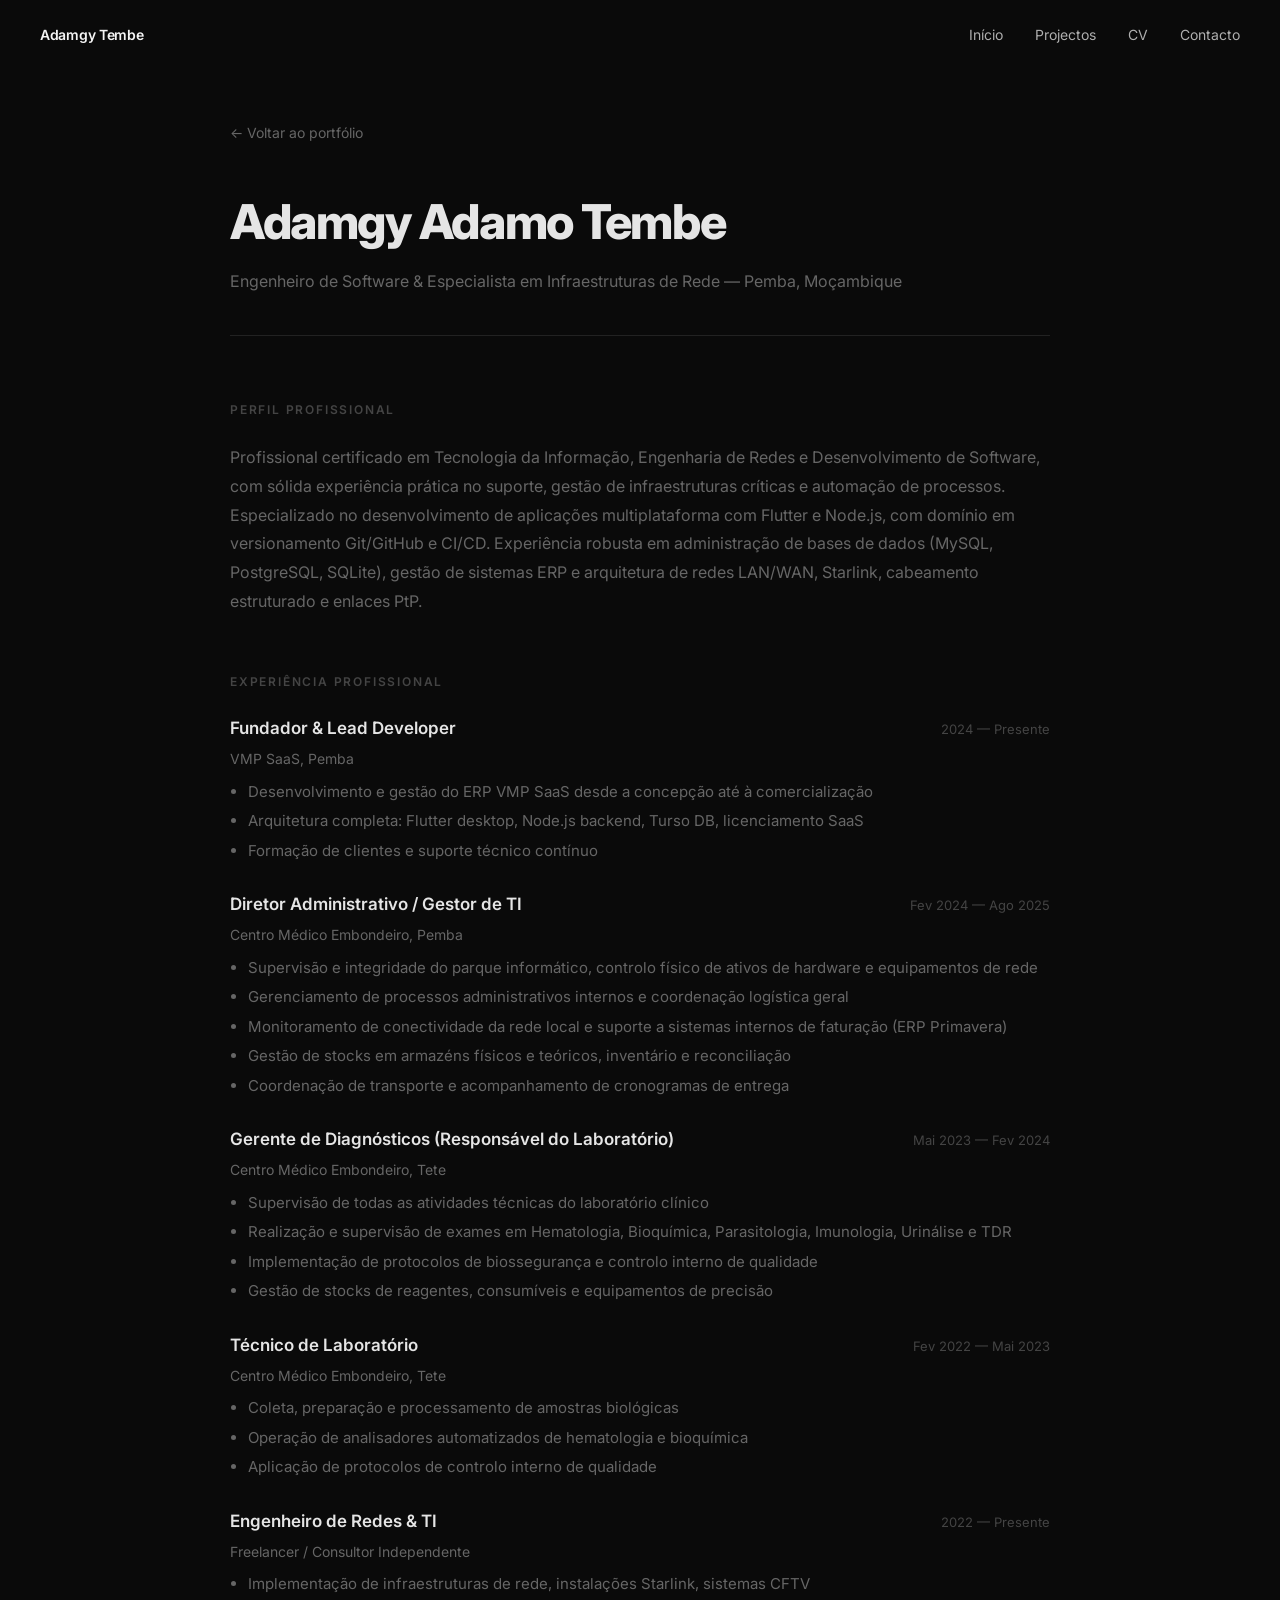
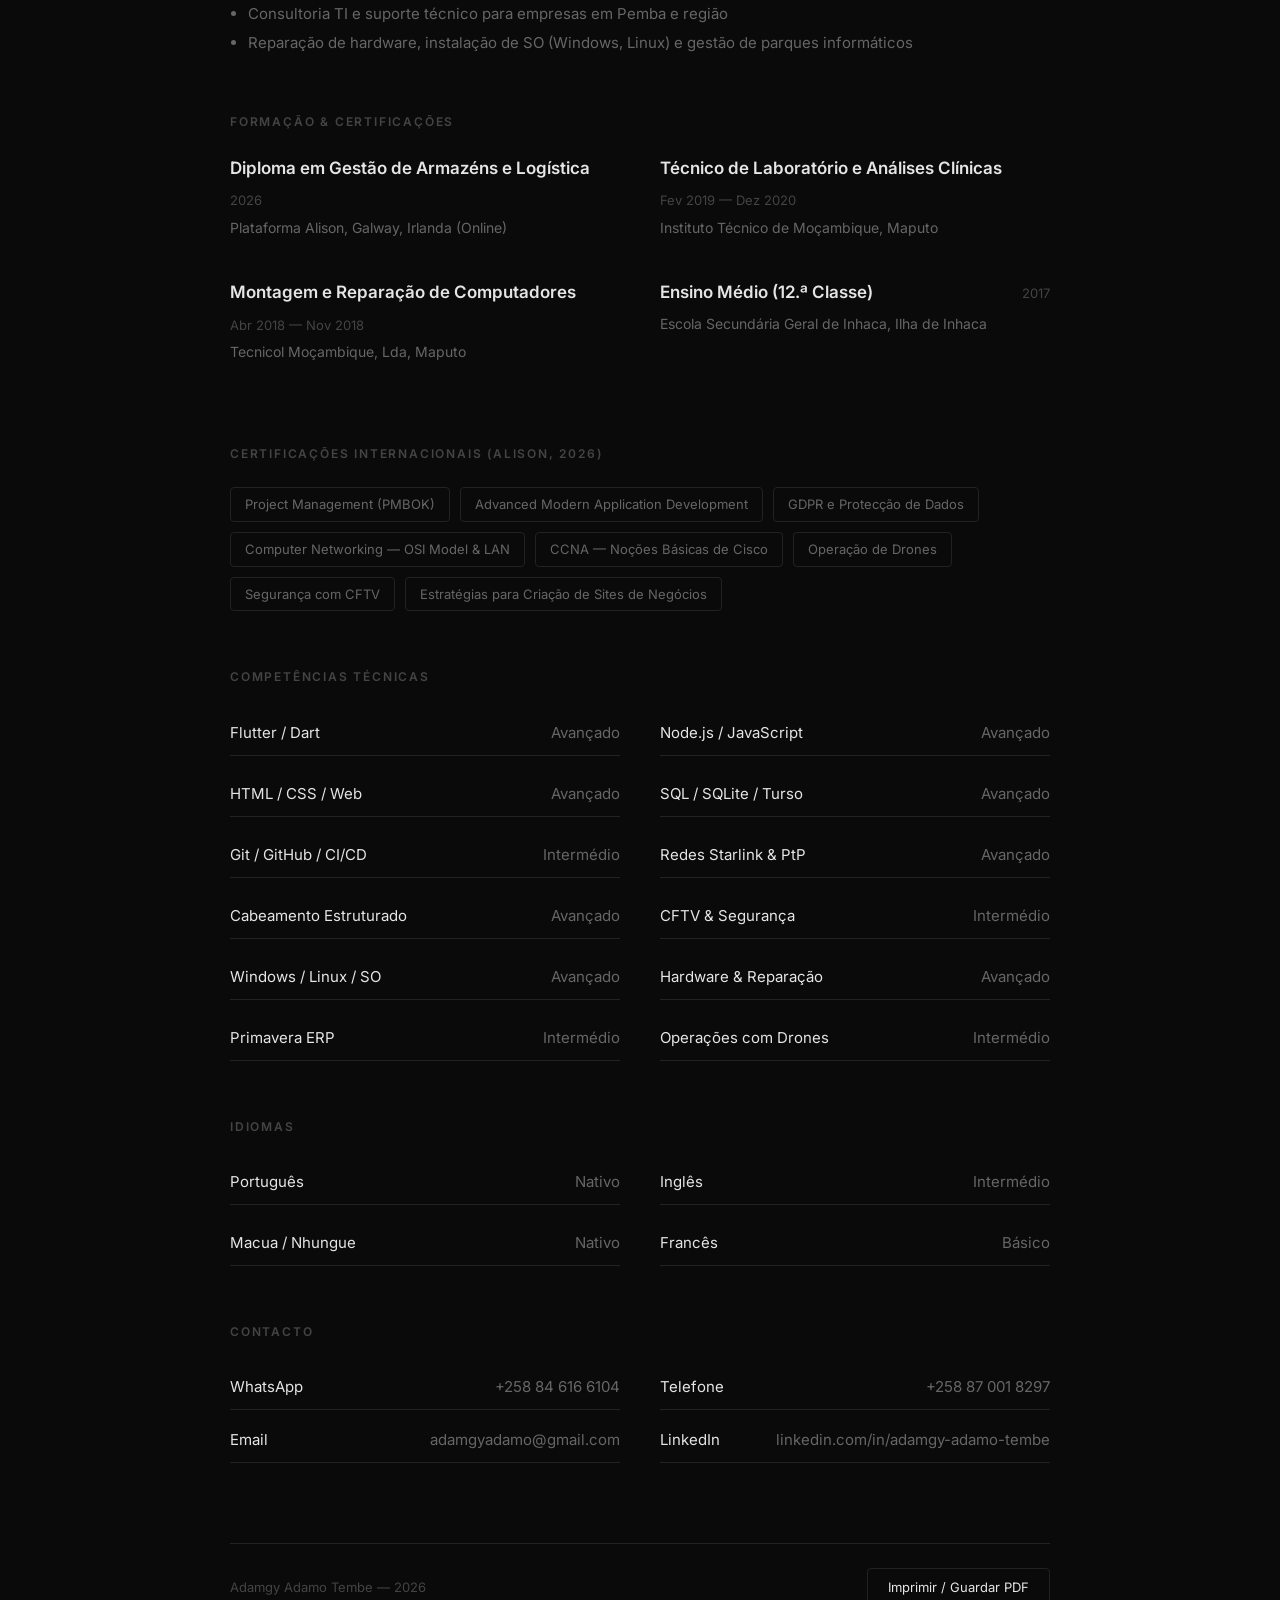
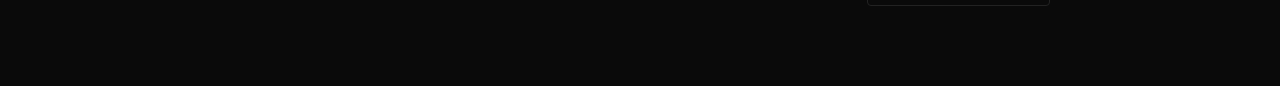
==== cv.html @ bab23aaa "feat: initial portfolio redesign v2" ====
<!DOCTYPE html>
<html lang="pt">
<head>
    <meta charset="UTF-8">
    <meta name="viewport" content="width=device-width, initial-scale=1.0">
    <title>CV — Adamgy Adamo Tembe</title>
    <link rel="preconnect" href="https://fonts.googleapis.com">
    <link href="https://fonts.googleapis.com/css2?family=Inter:wght@300;400;500;600;700;800&display=swap" rel="stylesheet">
    <link rel="stylesheet" href="style.css">
    <style>
        .cv-page {
            max-width: 900px;
            margin: 0 auto;
            padding: 120px 40px 80px;
        }
        .cv-header {
            margin-bottom: 64px;
            padding-bottom: 40px;
            border-bottom: 1px solid var(--border);
        }
        .cv-header h1 {
            font-size: clamp(2rem, 4vw, 3rem);
            font-weight: 800;
            letter-spacing: -0.03em;
            margin-bottom: 8px;
        }
        .cv-header p {
            color: var(--text-muted);
            font-size: 1rem;
        }
        .cv-section {
            margin-bottom: 56px;
        }
        .cv-section h2 {
            font-size: 0.75rem;
            text-transform: uppercase;
            letter-spacing: 0.15em;
            color: var(--text-dim);
            margin-bottom: 24px;
            font-weight: 600;
        }
        .cv-item {
            margin-bottom: 28px;
        }
        .cv-item-header {
            display: flex;
            justify-content: space-between;
            align-items: baseline;
            margin-bottom: 6px;
            flex-wrap: wrap;
            gap: 8px;
        }
        .cv-item-title {
            font-size: 1.0625rem;
            font-weight: 600;
            color: var(--text);
        }
        .cv-item-date {
            font-size: 0.8125rem;
            color: var(--text-dim);
            font-weight: 400;
        }
        .cv-item-place {
            font-size: 0.875rem;
            color: var(--text-muted);
            margin-bottom: 8px;
        }
        .cv-item ul {
            margin: 0;
            padding-left: 18px;
            color: var(--text-muted);
            font-size: 0.9375rem;
            line-height: 1.7;
        }
        .cv-item li {
            margin-bottom: 4px;
        }
        .cv-grid {
            display: grid;
            grid-template-columns: 1fr 1fr;
            gap: 16px 40px;
        }
        .cv-skill {
            display: flex;
            justify-content: space-between;
            padding: 10px 0;
            border-bottom: 1px solid var(--border);
            font-size: 0.9375rem;
            color: var(--text-muted);
        }
        .cv-skill span:first-child {
            color: var(--text);
        }
        .cv-taglist {
            display: flex;
            flex-wrap: wrap;
            gap: 10px;
        }
        .cv-tag {
            padding: 6px 14px;
            border: 1px solid var(--border);
            border-radius: 4px;
            font-size: 0.8125rem;
            color: var(--text-muted);
        }
        .back-nav {
            display: inline-flex;
            align-items: center;
            gap: 8px;
            color: var(--text-muted);
            text-decoration: none;
            font-size: 0.875rem;
            margin-bottom: 40px;
            transition: color 0.3s;
        }
        .back-nav:hover {
            color: var(--text);
        }
        .cv-footer {
            margin-top: 80px;
            padding-top: 24px;
            border-top: 1px solid var(--border);
            display: flex;
            justify-content: space-between;
            align-items: center;
            font-size: 0.8125rem;
            color: var(--text-dim);
        }
        .print-btn {
            background: none;
            border: 1px solid var(--border);
            color: var(--text);
            padding: 10px 20px;
            border-radius: 4px;
            cursor: pointer;
            font-family: inherit;
            font-size: 0.8125rem;
            transition: all 0.3s;
        }
        .print-btn:hover {
            border-color: var(--text);
        }
        @media print {
            .nav, .back-nav, .print-btn, .cv-footer {
                display: none !important;
            }
            .cv-page {
                padding: 40px;
            }
            body {
                background: #fff;
                color: #000;
            }
        }
        @media (max-width: 640px) {
            .cv-grid {
                grid-template-columns: 1fr;
            }
            .cv-page {
                padding: 100px 24px 60px;
            }
        }
    </style>
</head>
<body>
    <nav class="nav">
        <a href="/" class="nav-logo">Adamgy Tembe</a>
        <div class="nav-links">
            <a href="/">Início</a>
            <a href="/#projectos">Projectos</a>
            <a href="cv.html">CV</a>
            <a href="/#contacto">Contacto</a>
        </div>
        <button class="nav-toggle" aria-label="Menu">≡</button>
    </nav>

    <main class="cv-page">
        <a href="/" class="back-nav">← Voltar ao portfólio</a>
        
        <header class="cv-header">
            <h1>Adamgy Adamo Tembe</h1>
            <p>Engenheiro de Software & Especialista em Infraestruturas de Rede — Pemba, Moçambique</p>
        </header>

        <section class="cv-section">
            <h2>Perfil Profissional</h2>
            <p style="color: var(--text-muted); line-height: 1.8; font-size: 1rem;">
                Profissional certificado em Tecnologia da Informação, Engenharia de Redes e Desenvolvimento de Software, 
                com sólida experiência prática no suporte, gestão de infraestruturas críticas e automação de processos. 
                Especializado no desenvolvimento de aplicações multiplataforma com Flutter e Node.js, com domínio em 
                versionamento Git/GitHub e CI/CD. Experiência robusta em administração de bases de dados (MySQL, PostgreSQL, SQLite), 
                gestão de sistemas ERP e arquitetura de redes LAN/WAN, Starlink, cabeamento estruturado e enlaces PtP.
            </p>
        </section>

        <section class="cv-section">
            <h2>Experiência Profissional</h2>
            
            <div class="cv-item">
                <div class="cv-item-header">
                    <span class="cv-item-title">Fundador & Lead Developer</span>
                    <span class="cv-item-date">2024 — Presente</span>
                </div>
                <div class="cv-item-place">VMP SaaS, Pemba</div>
                <ul>
                    <li>Desenvolvimento e gestão do ERP VMP SaaS desde a concepção até à comercialização</li>
                    <li>Arquitetura completa: Flutter desktop, Node.js backend, Turso DB, licenciamento SaaS</li>
                    <li>Formação de clientes e suporte técnico contínuo</li>
                </ul>
            </div>

            <div class="cv-item">
                <div class="cv-item-header">
                    <span class="cv-item-title">Diretor Administrativo / Gestor de TI</span>
                    <span class="cv-item-date">Fev 2024 — Ago 2025</span>
                </div>
                <div class="cv-item-place">Centro Médico Embondeiro, Pemba</div>
                <ul>
                    <li>Supervisão e integridade do parque informático, controlo físico de ativos de hardware e equipamentos de rede</li>
                    <li>Gerenciamento de processos administrativos internos e coordenação logística geral</li>
                    <li>Monitoramento de conectividade da rede local e suporte a sistemas internos de faturação (ERP Primavera)</li>
                    <li>Gestão de stocks em armazéns físicos e teóricos, inventário e reconciliação</li>
                    <li>Coordenação de transporte e acompanhamento de cronogramas de entrega</li>
                </ul>
            </div>

            <div class="cv-item">
                <div class="cv-item-header">
                    <span class="cv-item-title">Gerente de Diagnósticos (Responsável do Laboratório)</span>
                    <span class="cv-item-date">Mai 2023 — Fev 2024</span>
                </div>
                <div class="cv-item-place">Centro Médico Embondeiro, Tete</div>
                <ul>
                    <li>Supervisão de todas as atividades técnicas do laboratório clínico</li>
                    <li>Realização e supervisão de exames em Hematologia, Bioquímica, Parasitologia, Imunologia, Urinálise e TDR</li>
                    <li>Implementação de protocolos de biossegurança e controlo interno de qualidade</li>
                    <li>Gestão de stocks de reagentes, consumíveis e equipamentos de precisão</li>
                </ul>
            </div>

            <div class="cv-item">
                <div class="cv-item-header">
                    <span class="cv-item-title">Técnico de Laboratório</span>
                    <span class="cv-item-date">Fev 2022 — Mai 2023</span>
                </div>
                <div class="cv-item-place">Centro Médico Embondeiro, Tete</div>
                <ul>
                    <li>Coleta, preparação e processamento de amostras biológicas</li>
                    <li>Operação de analisadores automatizados de hematologia e bioquímica</li>
                    <li>Aplicação de protocolos de controlo interno de qualidade</li>
                </ul>
            </div>

            <div class="cv-item">
                <div class="cv-item-header">
                    <span class="cv-item-title">Engenheiro de Redes & TI</span>
                    <span class="cv-item-date">2022 — Presente</span>
                </div>
                <div class="cv-item-place">Freelancer / Consultor Independente</div>
                <ul>
                    <li>Implementação de infraestruturas de rede, instalações Starlink, sistemas CFTV</li>
                    <li>Consultoria TI e suporte técnico para empresas em Pemba e região</li>
                    <li>Reparação de hardware, instalação de SO (Windows, Linux) e gestão de parques informáticos</li>
                </ul>
            </div>
        </section>

        <section class="cv-section">
            <h2>Formação & Certificações</h2>
            <div class="cv-grid">
                <div class="cv-item" style="margin-bottom: 16px;">
                    <div class="cv-item-header">
                        <span class="cv-item-title">Diploma em Gestão de Armazéns e Logística</span>
                        <span class="cv-item-date">2026</span>
                    </div>
                    <div class="cv-item-place">Plataforma Alison, Galway, Irlanda (Online)</div>
                </div>
                <div class="cv-item" style="margin-bottom: 16px;">
                    <div class="cv-item-header">
                        <span class="cv-item-title">Técnico de Laboratório e Análises Clínicas</span>
                        <span class="cv-item-date">Fev 2019 — Dez 2020</span>
                    </div>
                    <div class="cv-item-place">Instituto Técnico de Moçambique, Maputo</div>
                </div>
                <div class="cv-item" style="margin-bottom: 16px;">
                    <div class="cv-item-header">
                        <span class="cv-item-title">Montagem e Reparação de Computadores</span>
                        <span class="cv-item-date">Abr 2018 — Nov 2018</span>
                    </div>
                    <div class="cv-item-place">Tecnicol Moçambique, Lda, Maputo</div>
                </div>
                <div class="cv-item" style="margin-bottom: 16px;">
                    <div class="cv-item-header">
                        <span class="cv-item-title">Ensino Médio (12.ª Classe)</span>
                        <span class="cv-item-date">2017</span>
                    </div>
                    <div class="cv-item-place">Escola Secundária Geral de Inhaca, Ilha de Inhaca</div>
                </div>
            </div>
        </section>

        <section class="cv-section">
            <h2>Certificações Internacionais (Alison, 2026)</h2>
            <div class="cv-taglist">
                <span class="cv-tag">Project Management (PMBOK)</span>
                <span class="cv-tag">Advanced Modern Application Development</span>
                <span class="cv-tag">GDPR e Protecção de Dados</span>
                <span class="cv-tag">Computer Networking — OSI Model & LAN</span>
                <span class="cv-tag">CCNA — Noções Básicas de Cisco</span>
                <span class="cv-tag">Operação de Drones</span>
                <span class="cv-tag">Segurança com CFTV</span>
                <span class="cv-tag">Estratégias para Criação de Sites de Negócios</span>
            </div>
        </section>

        <section class="cv-section">
            <h2>Competências Técnicas</h2>
            <div class="cv-grid">
                <div class="cv-skill"><span>Flutter / Dart</span><span>Avançado</span></div>
                <div class="cv-skill"><span>Node.js / JavaScript</span><span>Avançado</span></div>
                <div class="cv-skill"><span>HTML / CSS / Web</span><span>Avançado</span></div>
                <div class="cv-skill"><span>SQL / SQLite / Turso</span><span>Avançado</span></div>
                <div class="cv-skill"><span>Git / GitHub / CI/CD</span><span>Intermédio</span></div>
                <div class="cv-skill"><span>Redes Starlink & PtP</span><span>Avançado</span></div>
                <div class="cv-skill"><span>Cabeamento Estruturado</span><span>Avançado</span></div>
                <div class="cv-skill"><span>CFTV & Segurança</span><span>Intermédio</span></div>
                <div class="cv-skill"><span>Windows / Linux / SO</span><span>Avançado</span></div>
                <div class="cv-skill"><span>Hardware & Reparação</span><span>Avançado</span></div>
                <div class="cv-skill"><span>Primavera ERP</span><span>Intermédio</span></div>
                <div class="cv-skill"><span>Operações com Drones</span><span>Intermédio</span></div>
            </div>
        </section>

        <section class="cv-section">
            <h2>Idiomas</h2>
            <div class="cv-grid">
                <div class="cv-skill"><span>Português</span><span>Nativo</span></div>
                <div class="cv-skill"><span>Inglês</span><span>Intermédio</span></div>
                <div class="cv-skill"><span>Macua / Nhungue</span><span>Nativo</span></div>
                <div class="cv-skill"><span>Francês</span><span>Básico</span></div>
            </div>
        </section>

        <section class="cv-section">
            <h2>Contacto</h2>
            <div class="cv-grid" style="gap: 8px 40px;">
                <div class="cv-skill"><span>WhatsApp</span><a href="https://wa.me/258846166104" style="color: var(--text-muted); text-decoration: none;">+258 84 616 6104</a></div>
                <div class="cv-skill"><span>Telefone</span><span style="color: var(--text-muted);">+258 87 001 8297</span></div>
                <div class="cv-skill"><span>Email</span><a href="mailto:adamgyadamo@gmail.com" style="color: var(--text-muted); text-decoration: none;">adamgyadamo@gmail.com</a></div>
                <div class="cv-skill"><span>LinkedIn</span><a href="https://linkedin.com/in/adamgy-adamo-tembe-901a17229" target="_blank" style="color: var(--text-muted); text-decoration: none;">linkedin.com/in/adamgy-adamo-tembe</a></div>
            </div>
        </section>

        <div class="cv-footer">
            <span>Adamgy Adamo Tembe — 2026</span>
            <button class="print-btn" onclick="window.print()">Imprimir / Guardar PDF</button>
        </div>
    </main>

    <script src="script.js"></script>
</body>
</html>
---- style.css ----
:root {
    --bg: #0a0a0a;
    --bg-elevated: #111111;
    --text: #e5e5e5;
    --text-muted: #666666;
    --text-dim: #444444;
    --accent: #888888;
    --border: #222222;
    --success: #4ade80;
    --font: 'Inter', -apple-system, BlinkMacSystemFont, sans-serif;
    --ease: cubic-bezier(0.25, 0.46, 0.45, 0.94);
}

* {
    margin: 0;
    padding: 0;
    box-sizing: border-box;
}

html {
    scroll-behavior: smooth;
    font-size: 16px;
}

body {
    font-family: var(--font);
    background: var(--bg);
    color: var(--text);
    line-height: 1.6;
    -webkit-font-smoothing: antialiased;
    overflow-x: hidden;
    cursor: default;
}

::selection {
    background: rgba(255, 255, 255, 0.15);
    color: #fff;
}

/* ===== CANVAS BACKGROUND ===== */
#shapes {
    position: fixed;
    inset: 0;
    z-index: 0;
    pointer-events: none;
    opacity: 0.4;
}

/* ===== NAVIGATION ===== */
.nav {
    position: fixed;
    top: 0;
    left: 0;
    right: 0;
    z-index: 100;
    display: flex;
    align-items: center;
    justify-content: space-between;
    padding: 24px 40px;
    mix-blend-mode: difference;
}

.nav-logo {
    font-size: 0.875rem;
    font-weight: 600;
    color: #fff;
    text-decoration: none;
    letter-spacing: -0.02em;
}

.nav-links {
    display: flex;
    gap: 32px;
}

.nav-links a {
    font-size: 0.875rem;
    font-weight: 400;
    color: rgba(255, 255, 255, 0.7);
    text-decoration: none;
    transition: color 0.3s var(--ease);
    position: relative;
}

.nav-links a::after {
    content: '';
    position: absolute;
    bottom: -4px;
    left: 0;
    width: 0;
    height: 1px;
    background: #fff;
    transition: width 0.3s var(--ease);
}

.nav-links a:hover {
    color: #fff;
}

.nav-links a:hover::after {
    width: 100%;
}

.nav-toggle {
    display: none;
    background: none;
    border: none;
    color: #fff;
    font-size: 1.5rem;
    cursor: pointer;
}

/* ===== HERO ===== */
.hero {
    position: relative;
    z-index: 1;
    min-height: 100vh;
    display: flex;
    flex-direction: column;
    justify-content: center;
    padding: 120px 40px 80px;
    max-width: 1400px;
    margin: 0 auto;
}

.hero-eyebrow {
    font-size: 0.75rem;
    font-weight: 500;
    text-transform: uppercase;
    letter-spacing: 0.15em;
    color: var(--text-muted);
    margin-bottom: 24px;
}

.hero-title {
    font-size: clamp(2.5rem, 6vw, 5.5rem);
    font-weight: 800;
    line-height: 1.05;
    letter-spacing: -0.04em;
    margin-bottom: 32px;
}

.hero-name {
    display: block;
    color: var(--text);
}

.hero-desc {
    font-size: 1.125rem;
    font-weight: 400;
    color: var(--text-muted);
    max-width: 520px;
    line-height: 1.7;
    margin-bottom: 48px;
}

.hero-desc strong {
    color: var(--text);
    font-weight: 600;
}

.hero-actions {
    display: flex;
    gap: 32px;
    flex-wrap: wrap;
}

.hero-link {
    font-size: 1rem;
    font-weight: 500;
    color: var(--text);
    text-decoration: none;
    position: relative;
    transition: transform 0.3s var(--ease);
    display: inline-flex;
    align-items: center;
    gap: 8px;
}

.hero-link::after {
    content: '';
    position: absolute;
    bottom: -4px;
    left: 0;
    width: 100%;
    height: 1px;
    background: var(--text-dim);
    transition: background 0.3s;
}

.hero-link:hover {
    transform: translateX(4px);
}

.hero-link:hover::after {
    background: var(--text);
}

.hero-link.secondary {
    color: var(--text-muted);
}

.hero-link.secondary::after {
    background: var(--border);
}

/* ===== SECTIONS ===== */
.section {
    position: relative;
    z-index: 1;
    padding: 120px 40px;
}

.section-dim {
    background: var(--bg-elevated);
}

.section-inner {
    max-width: 1200px;
    margin: 0 auto;
}

.section-label {
    font-size: 0.75rem;
    font-weight: 500;
    text-transform: uppercase;
    letter-spacing: 0.15em;
    color: var(--text-dim);
    margin-bottom: 64px;
}

.section-grid {
    display: grid;
    grid-template-columns: 2fr 1fr;
    gap: 80px;
    align-items: start;
}

.section-text {
    display: flex;
    flex-direction: column;
    gap: 24px;
}

.section-text p {
    font-size: 1.125rem;
    color: var(--text-muted);
    line-height: 1.8;
    max-width: 640px;
}

.section-text strong {
    color: var(--text);
    font-weight: 600;
}

.section-meta {
    display: flex;
    flex-direction: column;
    gap: 24px;
    padding-top: 8px;
}

.meta-item {
    display: flex;
    flex-direction: column;
    gap: 4px;
}

.meta-label {
    font-size: 0.75rem;
    text-transform: uppercase;
    letter-spacing: 0.1em;
    color: var(--text-dim);
}

.meta-value {
    font-size: 0.9375rem;
    color: var(--text);
    font-weight: 500;
}

.meta-value.link {
    text-decoration: none;
    border-bottom: 1px solid var(--border);
    padding-bottom: 2px;
    transition: border-color 0.3s;
    display: inline-block;
    width: fit-content;
}

.meta-value.link:hover {
    border-color: var(--text);
}

.status-open {
    color: var(--success);
}

/* ===== PROJECTS ===== */
.project-list {
    display: flex;
    flex-direction: column;
    gap: 0;
}

.project-item {
    display: grid;
    grid-template-columns: 2fr 1fr;
    gap: 40px;
    padding: 48px 0;
    border-bottom: 1px solid var(--border);
    transition: opacity 0.3s;
}

.project-item:first-child {
    border-top: 1px solid var(--border);
}

.project-item:hover {
    opacity: 1;
}

.project-list:hover .project-item:not(:hover) {
    opacity: 0.35;
}

.project-title {
    font-size: 1.75rem;
    font-weight: 700;
    letter-spacing: -0.02em;
    margin-bottom: 12px;
    color: var(--text);
}

.project-desc {
    font-size: 1rem;
    color: var(--text-muted);
    line-height: 1.7;
    margin-bottom: 20px;
    max-width: 560px;
}

.project-tags {
    display: flex;
    gap: 12px;
    flex-wrap: wrap;
}

.project-tags span {
    font-size: 0.75rem;
    color: var(--text-dim);
    text-transform: uppercase;
    letter-spacing: 0.05em;
}

.project-side {
    display: flex;
    align-items: flex-start;
    justify-content: flex-end;
}

.project-link {
    font-size: 0.875rem;
    color: var(--text);
    text-decoration: none;
    border-bottom: 1px solid var(--border);
    padding-bottom: 2px;
    transition: all 0.3s;
    white-space: nowrap;
}

.project-link:hover {
    border-color: var(--text);
}

.project-link.disabled {
    color: var(--text-dim);
    border-bottom-style: dashed;
    cursor: default;
}

/* ===== SERVICES ===== */
.service-list {
    display: flex;
    flex-direction: column;
}

.service-row {
    display: grid;
    grid-template-columns: 60px 1fr 1fr;
    gap: 40px;
    align-items: baseline;
    padding: 28px 0;
    border-bottom: 1px solid var(--border);
    transition: background 0.3s;
}

.service-row:hover {
    background: rgba(255, 255, 255, 0.015);
    margin: 0 -40px;
    padding-left: 40px;
    padding-right: 40px;
}

.service-num {
    font-size: 0.75rem;
    color: var(--text-dim);
    font-weight: 500;
}

.service-name {
    font-size: 1.25rem;
    font-weight: 600;
    color: var(--text);
    letter-spacing: -0.01em;
}

.service-detail {
    font-size: 0.9375rem;
    color: var(--text-muted);
    text-align: right;
}

/* ===== CONTACT ===== */
.contact-layout {
    display: grid;
    grid-template-columns: 1fr 1fr;
    gap: 80px;
    align-items: start;
}

.contact-title {
    font-size: clamp(2rem, 4vw, 3.5rem);
    font-weight: 800;
    letter-spacing: -0.03em;
    line-height: 1.1;
    margin-bottom: 24px;
}

.contact-desc {
    font-size: 1.125rem;
    color: var(--text-muted);
    line-height: 1.7;
    max-width: 440px;
}

.contact-channels {
    display: flex;
    flex-direction: column;
    gap: 24px;
}

.channel {
    display: flex;
    flex-direction: column;
    gap: 4px;
    text-decoration: none;
    padding: 16px 0;
    border-bottom: 1px solid var(--border);
    transition: all 0.3s;
}

.channel:hover {
    padding-left: 8px;
    border-color: var(--text);
}

.channel-label {
    font-size: 0.75rem;
    text-transform: uppercase;
    letter-spacing: 0.1em;
    color: var(--text-dim);
}

.channel-value {
    font-size: 1.0625rem;
    color: var(--text);
    font-weight: 500;
}

/* ===== FOOTER ===== */
.footer {
    position: relative;
    z-index: 1;
    padding: 40px;
    border-top: 1px solid var(--border);
}

.footer-inner {
    max-width: 1200px;
    margin: 0 auto;
    display: flex;
    justify-content: space-between;
    align-items: center;
    font-size: 0.8125rem;
    color: var(--text-dim);
}

.footer-links {
    display: flex;
    gap: 24px;
}

.footer-links a {
    color: var(--text-dim);
    text-decoration: none;
    transition: color 0.3s;
}

.footer-links a:hover {
    color: var(--text);
}

/* ===== RESPONSIVE ===== */
@media (max-width: 900px) {
    .nav-links {
        display: none;
        position: absolute;
        top: 64px;
        left: 0;
        right: 0;
        background: var(--bg);
        flex-direction: column;
        padding: 24px 40px;
        gap: 20px;
        border-bottom: 1px solid var(--border);
    }
    
    .nav-links.active {
        display: flex;
    }
    
    .nav-toggle {
        display: block;
    }

    .hero {
        padding: 100px 24px 60px;
    }

    .section {
        padding: 80px 24px;
    }

    .section-grid,
    .contact-layout {
        grid-template-columns: 1fr;
        gap: 48px;
    }

    .project-item {
        grid-template-columns: 1fr;
        gap: 24px;
    }

    .project-side {
        justify-content: flex-start;
    }

    .service-row {
        grid-template-columns: 40px 1fr;
        gap: 16px;
    }

    .service-detail {
        text-align: left;
        grid-column: 2;
    }

    .footer-inner {
        flex-direction: column;
        gap: 16px;
        text-align: center;
    }
}

@media (prefers-reduced-motion: reduce) {
    * {
        animation: none !important;
        transition: none !important;
    }
}
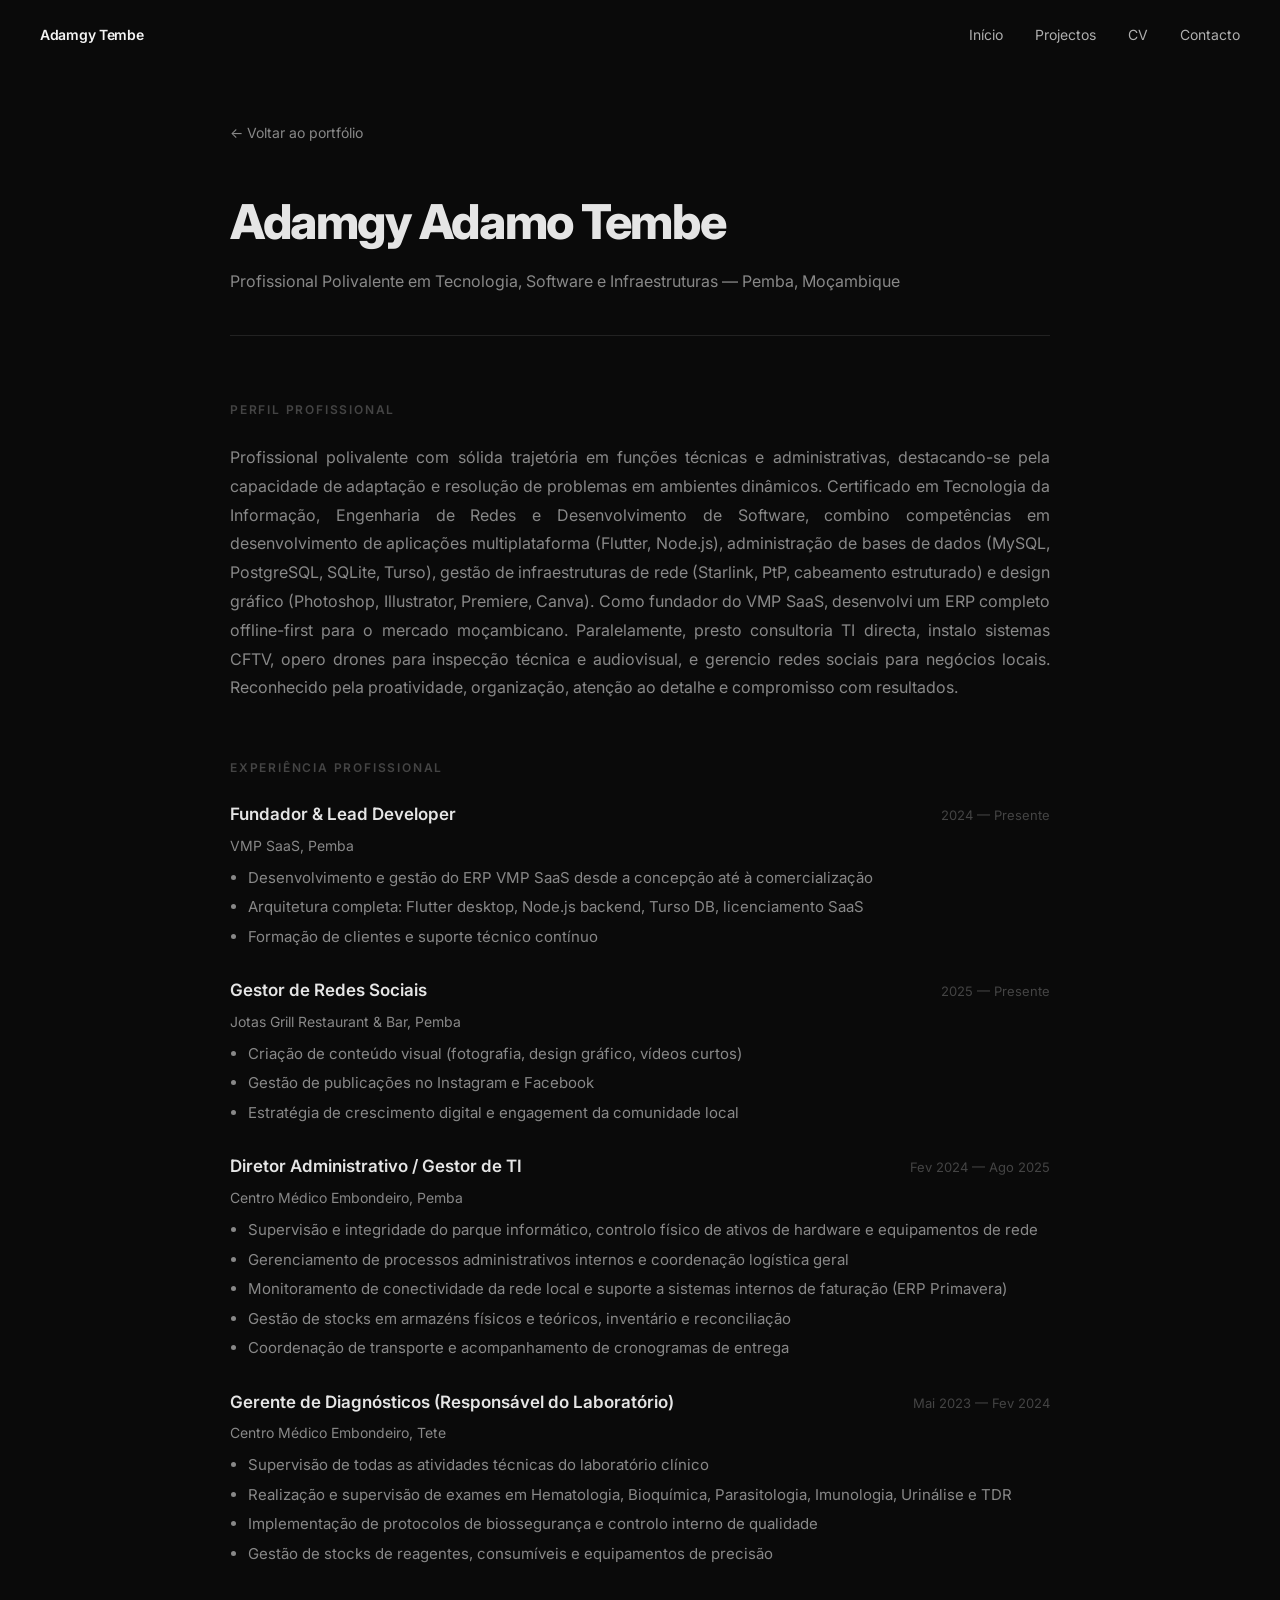
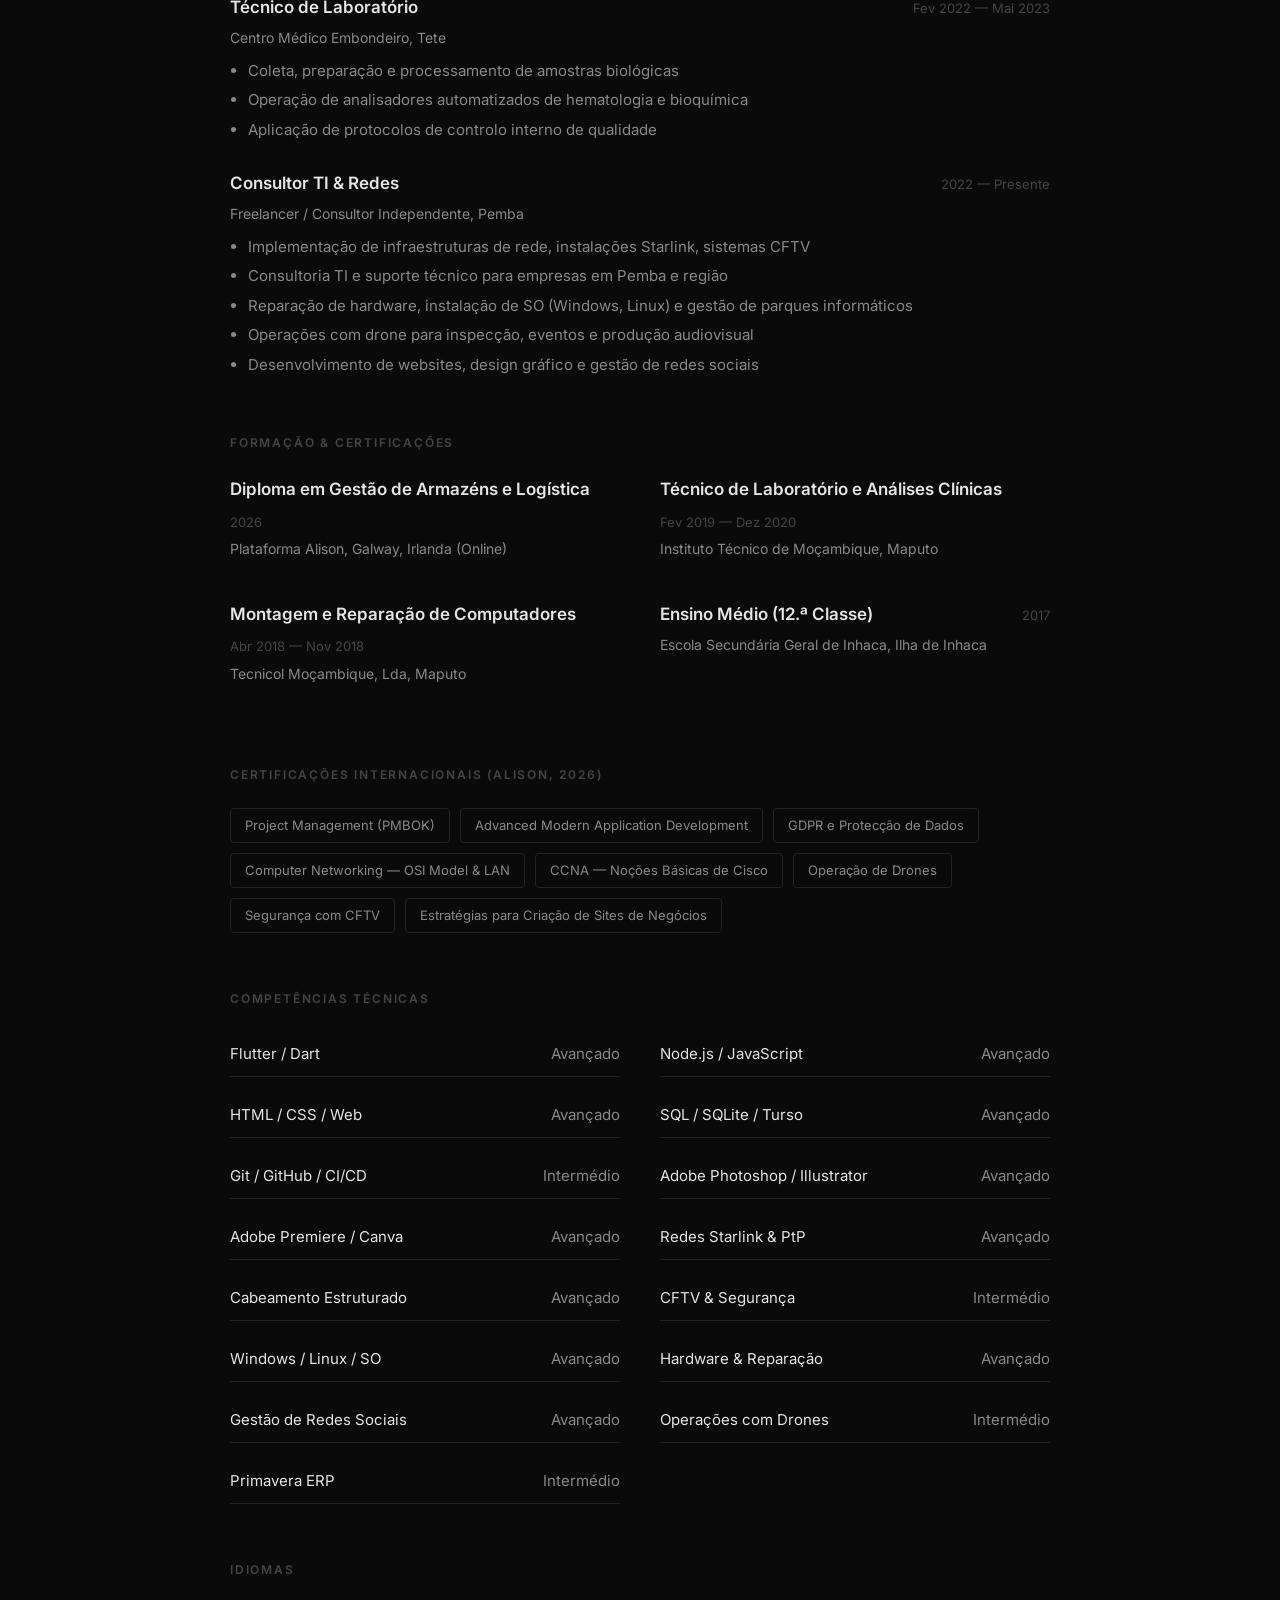
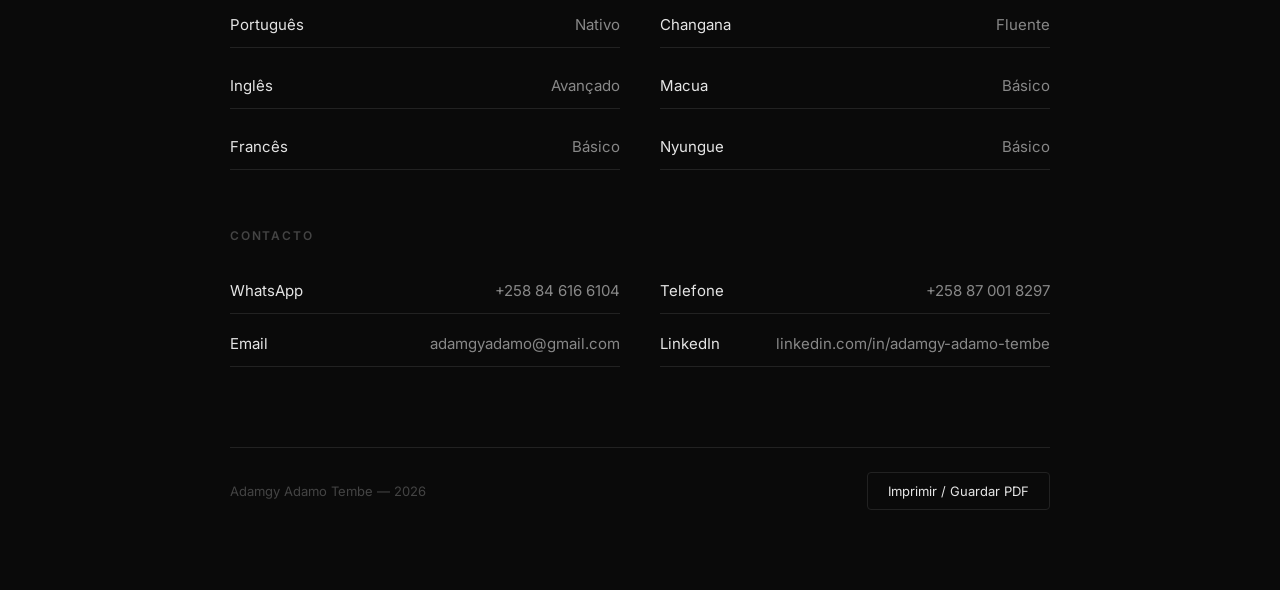
==== commit 264a5802: "Initial commit: portfolio site v1.0" ====
--- a/cv.html
+++ b/cv.html
@@ -1,362 +1,400 @@
-<!DOCTYPE html>
-<html lang="pt">
-<head>
-    <meta charset="UTF-8">
-    <meta name="viewport" content="width=device-width, initial-scale=1.0">
-    <title>CV — Adamgy Adamo Tembe</title>
-    <link rel="preconnect" href="https://fonts.googleapis.com">
-    <link href="https://fonts.googleapis.com/css2?family=Inter:wght@300;400;500;600;700;800&display=swap" rel="stylesheet">
-    <link rel="stylesheet" href="style.css">
-    <style>
-        .cv-page {
-            max-width: 900px;
-            margin: 0 auto;
-            padding: 120px 40px 80px;
-        }
-        .cv-header {
-            margin-bottom: 64px;
-            padding-bottom: 40px;
-            border-bottom: 1px solid var(--border);
-        }
-        .cv-header h1 {
-            font-size: clamp(2rem, 4vw, 3rem);
-            font-weight: 800;
-            letter-spacing: -0.03em;
-            margin-bottom: 8px;
-        }
-        .cv-header p {
-            color: var(--text-muted);
-            font-size: 1rem;
-        }
-        .cv-section {
-            margin-bottom: 56px;
-        }
-        .cv-section h2 {
-            font-size: 0.75rem;
-            text-transform: uppercase;
-            letter-spacing: 0.15em;
-            color: var(--text-dim);
-            margin-bottom: 24px;
-            font-weight: 600;
-        }
-        .cv-item {
-            margin-bottom: 28px;
-        }
-        .cv-item-header {
-            display: flex;
-            justify-content: space-between;
-            align-items: baseline;
-            margin-bottom: 6px;
-            flex-wrap: wrap;
-            gap: 8px;
-        }
-        .cv-item-title {
-            font-size: 1.0625rem;
-            font-weight: 600;
-            color: var(--text);
-        }
-        .cv-item-date {
-            font-size: 0.8125rem;
-            color: var(--text-dim);
-            font-weight: 400;
-        }
-        .cv-item-place {
-            font-size: 0.875rem;
-            color: var(--text-muted);
-            margin-bottom: 8px;
-        }
-        .cv-item ul {
-            margin: 0;
-            padding-left: 18px;
-            color: var(--text-muted);
-            font-size: 0.9375rem;
-            line-height: 1.7;
-        }
-        .cv-item li {
-            margin-bottom: 4px;
-        }
-        .cv-grid {
-            display: grid;
-            grid-template-columns: 1fr 1fr;
-            gap: 16px 40px;
-        }
-        .cv-skill {
-            display: flex;
-            justify-content: space-between;
-            padding: 10px 0;
-            border-bottom: 1px solid var(--border);
-            font-size: 0.9375rem;
-            color: var(--text-muted);
-        }
-        .cv-skill span:first-child {
-            color: var(--text);
-        }
-        .cv-taglist {
-            display: flex;
-            flex-wrap: wrap;
-            gap: 10px;
-        }
-        .cv-tag {
-            padding: 6px 14px;
-            border: 1px solid var(--border);
-            border-radius: 4px;
-            font-size: 0.8125rem;
-            color: var(--text-muted);
-        }
-        .back-nav {
-            display: inline-flex;
-            align-items: center;
-            gap: 8px;
-            color: var(--text-muted);
-            text-decoration: none;
-            font-size: 0.875rem;
-            margin-bottom: 40px;
-            transition: color 0.3s;
-        }
-        .back-nav:hover {
-            color: var(--text);
-        }
-        .cv-footer {
-            margin-top: 80px;
-            padding-top: 24px;
-            border-top: 1px solid var(--border);
-            display: flex;
-            justify-content: space-between;
-            align-items: center;
-            font-size: 0.8125rem;
-            color: var(--text-dim);
-        }
-        .print-btn {
-            background: none;
-            border: 1px solid var(--border);
-            color: var(--text);
-            padding: 10px 20px;
-            border-radius: 4px;
-            cursor: pointer;
-            font-family: inherit;
-            font-size: 0.8125rem;
-            transition: all 0.3s;
-        }
-        .print-btn:hover {
-            border-color: var(--text);
-        }
-        @media print {
-            .nav, .back-nav, .print-btn, .cv-footer {
-                display: none !important;
-            }
-            .cv-page {
-                padding: 40px;
-            }
-            body {
-                background: #fff;
-                color: #000;
-            }
-        }
-        @media (max-width: 640px) {
-            .cv-grid {
-                grid-template-columns: 1fr;
-            }
-            .cv-page {
-                padding: 100px 24px 60px;
-            }
-        }
-    </style>
-</head>
-<body>
-    <nav class="nav">
-        <a href="/" class="nav-logo">Adamgy Tembe</a>
-        <div class="nav-links">
-            <a href="/">Início</a>
-            <a href="/#projectos">Projectos</a>
-            <a href="cv.html">CV</a>
-            <a href="/#contacto">Contacto</a>
-        </div>
-        <button class="nav-toggle" aria-label="Menu">≡</button>
-    </nav>
-
-    <main class="cv-page">
-        <a href="/" class="back-nav">← Voltar ao portfólio</a>
-        
-        <header class="cv-header">
-            <h1>Adamgy Adamo Tembe</h1>
-            <p>Engenheiro de Software & Especialista em Infraestruturas de Rede — Pemba, Moçambique</p>
-        </header>
-
-        <section class="cv-section">
-            <h2>Perfil Profissional</h2>
-            <p style="color: var(--text-muted); line-height: 1.8; font-size: 1rem;">
-                Profissional certificado em Tecnologia da Informação, Engenharia de Redes e Desenvolvimento de Software, 
-                com sólida experiência prática no suporte, gestão de infraestruturas críticas e automação de processos. 
-                Especializado no desenvolvimento de aplicações multiplataforma com Flutter e Node.js, com domínio em 
-                versionamento Git/GitHub e CI/CD. Experiência robusta em administração de bases de dados (MySQL, PostgreSQL, SQLite), 
-                gestão de sistemas ERP e arquitetura de redes LAN/WAN, Starlink, cabeamento estruturado e enlaces PtP.
-            </p>
-        </section>
-
-        <section class="cv-section">
-            <h2>Experiência Profissional</h2>
-            
-            <div class="cv-item">
-                <div class="cv-item-header">
-                    <span class="cv-item-title">Fundador & Lead Developer</span>
-                    <span class="cv-item-date">2024 — Presente</span>
-                </div>
-                <div class="cv-item-place">VMP SaaS, Pemba</div>
-                <ul>
-                    <li>Desenvolvimento e gestão do ERP VMP SaaS desde a concepção até à comercialização</li>
-                    <li>Arquitetura completa: Flutter desktop, Node.js backend, Turso DB, licenciamento SaaS</li>
-                    <li>Formação de clientes e suporte técnico contínuo</li>
-                </ul>
-            </div>
-
-            <div class="cv-item">
-                <div class="cv-item-header">
-                    <span class="cv-item-title">Diretor Administrativo / Gestor de TI</span>
-                    <span class="cv-item-date">Fev 2024 — Ago 2025</span>
-                </div>
-                <div class="cv-item-place">Centro Médico Embondeiro, Pemba</div>
-                <ul>
-                    <li>Supervisão e integridade do parque informático, controlo físico de ativos de hardware e equipamentos de rede</li>
-                    <li>Gerenciamento de processos administrativos internos e coordenação logística geral</li>
-                    <li>Monitoramento de conectividade da rede local e suporte a sistemas internos de faturação (ERP Primavera)</li>
-                    <li>Gestão de stocks em armazéns físicos e teóricos, inventário e reconciliação</li>
-                    <li>Coordenação de transporte e acompanhamento de cronogramas de entrega</li>
-                </ul>
-            </div>
-
-            <div class="cv-item">
-                <div class="cv-item-header">
-                    <span class="cv-item-title">Gerente de Diagnósticos (Responsável do Laboratório)</span>
-                    <span class="cv-item-date">Mai 2023 — Fev 2024</span>
-                </div>
-                <div class="cv-item-place">Centro Médico Embondeiro, Tete</div>
-                <ul>
-                    <li>Supervisão de todas as atividades técnicas do laboratório clínico</li>
-                    <li>Realização e supervisão de exames em Hematologia, Bioquímica, Parasitologia, Imunologia, Urinálise e TDR</li>
-                    <li>Implementação de protocolos de biossegurança e controlo interno de qualidade</li>
-                    <li>Gestão de stocks de reagentes, consumíveis e equipamentos de precisão</li>
-                </ul>
-            </div>
-
-            <div class="cv-item">
-                <div class="cv-item-header">
-                    <span class="cv-item-title">Técnico de Laboratório</span>
-                    <span class="cv-item-date">Fev 2022 — Mai 2023</span>
-                </div>
-                <div class="cv-item-place">Centro Médico Embondeiro, Tete</div>
-                <ul>
-                    <li>Coleta, preparação e processamento de amostras biológicas</li>
-                    <li>Operação de analisadores automatizados de hematologia e bioquímica</li>
-                    <li>Aplicação de protocolos de controlo interno de qualidade</li>
-                </ul>
-            </div>
-
-            <div class="cv-item">
-                <div class="cv-item-header">
-                    <span class="cv-item-title">Engenheiro de Redes & TI</span>
-                    <span class="cv-item-date">2022 — Presente</span>
-                </div>
-                <div class="cv-item-place">Freelancer / Consultor Independente</div>
-                <ul>
-                    <li>Implementação de infraestruturas de rede, instalações Starlink, sistemas CFTV</li>
-                    <li>Consultoria TI e suporte técnico para empresas em Pemba e região</li>
-                    <li>Reparação de hardware, instalação de SO (Windows, Linux) e gestão de parques informáticos</li>
-                </ul>
-            </div>
-        </section>
-
-        <section class="cv-section">
-            <h2>Formação & Certificações</h2>
-            <div class="cv-grid">
-                <div class="cv-item" style="margin-bottom: 16px;">
-                    <div class="cv-item-header">
-                        <span class="cv-item-title">Diploma em Gestão de Armazéns e Logística</span>
-                        <span class="cv-item-date">2026</span>
-                    </div>
-                    <div class="cv-item-place">Plataforma Alison, Galway, Irlanda (Online)</div>
-                </div>
-                <div class="cv-item" style="margin-bottom: 16px;">
-                    <div class="cv-item-header">
-                        <span class="cv-item-title">Técnico de Laboratório e Análises Clínicas</span>
-                        <span class="cv-item-date">Fev 2019 — Dez 2020</span>
-                    </div>
-                    <div class="cv-item-place">Instituto Técnico de Moçambique, Maputo</div>
-                </div>
-                <div class="cv-item" style="margin-bottom: 16px;">
-                    <div class="cv-item-header">
-                        <span class="cv-item-title">Montagem e Reparação de Computadores</span>
-                        <span class="cv-item-date">Abr 2018 — Nov 2018</span>
-                    </div>
-                    <div class="cv-item-place">Tecnicol Moçambique, Lda, Maputo</div>
-                </div>
-                <div class="cv-item" style="margin-bottom: 16px;">
-                    <div class="cv-item-header">
-                        <span class="cv-item-title">Ensino Médio (12.ª Classe)</span>
-                        <span class="cv-item-date">2017</span>
-                    </div>
-                    <div class="cv-item-place">Escola Secundária Geral de Inhaca, Ilha de Inhaca</div>
-                </div>
-            </div>
-        </section>
-
-        <section class="cv-section">
-            <h2>Certificações Internacionais (Alison, 2026)</h2>
-            <div class="cv-taglist">
-                <span class="cv-tag">Project Management (PMBOK)</span>
-                <span class="cv-tag">Advanced Modern Application Development</span>
-                <span class="cv-tag">GDPR e Protecção de Dados</span>
-                <span class="cv-tag">Computer Networking — OSI Model & LAN</span>
-                <span class="cv-tag">CCNA — Noções Básicas de Cisco</span>
-                <span class="cv-tag">Operação de Drones</span>
-                <span class="cv-tag">Segurança com CFTV</span>
-                <span class="cv-tag">Estratégias para Criação de Sites de Negócios</span>
-            </div>
-        </section>
-
-        <section class="cv-section">
-            <h2>Competências Técnicas</h2>
-            <div class="cv-grid">
-                <div class="cv-skill"><span>Flutter / Dart</span><span>Avançado</span></div>
-                <div class="cv-skill"><span>Node.js / JavaScript</span><span>Avançado</span></div>
-                <div class="cv-skill"><span>HTML / CSS / Web</span><span>Avançado</span></div>
-                <div class="cv-skill"><span>SQL / SQLite / Turso</span><span>Avançado</span></div>
-                <div class="cv-skill"><span>Git / GitHub / CI/CD</span><span>Intermédio</span></div>
-                <div class="cv-skill"><span>Redes Starlink & PtP</span><span>Avançado</span></div>
-                <div class="cv-skill"><span>Cabeamento Estruturado</span><span>Avançado</span></div>
-                <div class="cv-skill"><span>CFTV & Segurança</span><span>Intermédio</span></div>
-                <div class="cv-skill"><span>Windows / Linux / SO</span><span>Avançado</span></div>
-                <div class="cv-skill"><span>Hardware & Reparação</span><span>Avançado</span></div>
-                <div class="cv-skill"><span>Primavera ERP</span><span>Intermédio</span></div>
-                <div class="cv-skill"><span>Operações com Drones</span><span>Intermédio</span></div>
-            </div>
-        </section>
-
-        <section class="cv-section">
-            <h2>Idiomas</h2>
-            <div class="cv-grid">
-                <div class="cv-skill"><span>Português</span><span>Nativo</span></div>
-                <div class="cv-skill"><span>Inglês</span><span>Intermédio</span></div>
-                <div class="cv-skill"><span>Macua / Nhungue</span><span>Nativo</span></div>
-                <div class="cv-skill"><span>Francês</span><span>Básico</span></div>
-            </div>
-        </section>
-
-        <section class="cv-section">
-            <h2>Contacto</h2>
-            <div class="cv-grid" style="gap: 8px 40px;">
-                <div class="cv-skill"><span>WhatsApp</span><a href="https://wa.me/258846166104" style="color: var(--text-muted); text-decoration: none;">+258 84 616 6104</a></div>
-                <div class="cv-skill"><span>Telefone</span><span style="color: var(--text-muted);">+258 87 001 8297</span></div>
-                <div class="cv-skill"><span>Email</span><a href="mailto:adamgyadamo@gmail.com" style="color: var(--text-muted); text-decoration: none;">adamgyadamo@gmail.com</a></div>
-                <div class="cv-skill"><span>LinkedIn</span><a href="https://linkedin.com/in/adamgy-adamo-tembe-901a17229" target="_blank" style="color: var(--text-muted); text-decoration: none;">linkedin.com/in/adamgy-adamo-tembe</a></div>
-            </div>
-        </section>
-
-        <div class="cv-footer">
-            <span>Adamgy Adamo Tembe — 2026</span>
-            <button class="print-btn" onclick="window.print()">Imprimir / Guardar PDF</button>
-        </div>
-    </main>
-
-    <script src="script.js"></script>
-</body>
+<!DOCTYPE html>
+<html lang="pt">
+<head>
+    <meta charset="UTF-8">
+    <meta name="viewport" content="width=device-width, initial-scale=1.0">
+    <meta name="description" content="CV de Adamgy Adamo Tembe — Profissional Polivalente em Tecnologia, Software e Infraestruturas.">
+    <title>CV — Adamgy Adamo Tembe</title>
+    <link rel="preconnect" href="https://fonts.googleapis.com">
+    <link href="https://fonts.googleapis.com/css2?family=Inter:wght@300;400;500;600;700;800&display=swap" rel="stylesheet">
+    <link rel="stylesheet" href="style.css">
+    <style>
+        .cv-page {
+            max-width: 900px;
+            margin: 0 auto;
+            padding: 120px 40px 80px;
+        }
+        .cv-header {
+            margin-bottom: 64px;
+            padding-bottom: 40px;
+            border-bottom: 1px solid var(--border);
+        }
+        .cv-header h1 {
+            font-size: clamp(2rem, 4vw, 3rem);
+            font-weight: 800;
+            letter-spacing: -0.03em;
+            margin-bottom: 8px;
+        }
+        .cv-header p {
+            color: var(--text-muted);
+            font-size: 1rem;
+        }
+        .cv-section {
+            margin-bottom: 56px;
+        }
+        .cv-section h2 {
+            font-size: 0.75rem;
+            text-transform: uppercase;
+            letter-spacing: 0.15em;
+            color: var(--text-dim);
+            margin-bottom: 24px;
+            font-weight: 600;
+        }
+        .cv-item {
+            margin-bottom: 28px;
+        }
+        .cv-item-header {
+            display: flex;
+            justify-content: space-between;
+            align-items: baseline;
+            margin-bottom: 6px;
+            flex-wrap: wrap;
+            gap: 8px;
+        }
+        .cv-item-title {
+            font-size: 1.0625rem;
+            font-weight: 600;
+            color: var(--text);
+        }
+        .cv-item-date {
+            font-size: 0.8125rem;
+            color: var(--text-dim);
+            font-weight: 400;
+        }
+        .cv-item-place {
+            font-size: 0.875rem;
+            color: var(--text-muted);
+            margin-bottom: 8px;
+        }
+        .cv-item ul {
+            margin: 0;
+            padding-left: 18px;
+            color: var(--text-muted);
+            font-size: 0.9375rem;
+            line-height: 1.7;
+        }
+        .cv-item li {
+            margin-bottom: 4px;
+        }
+        .cv-grid {
+            display: grid;
+            grid-template-columns: 1fr 1fr;
+            gap: 16px 40px;
+        }
+        .cv-skill {
+            display: flex;
+            justify-content: space-between;
+            padding: 10px 0;
+            border-bottom: 1px solid var(--border);
+            font-size: 0.9375rem;
+            color: var(--text-muted);
+        }
+        .cv-skill span:first-child {
+            color: var(--text);
+        }
+        .cv-taglist {
+            display: flex;
+            flex-wrap: wrap;
+            gap: 10px;
+        }
+        .cv-tag {
+            padding: 6px 14px;
+            border: 1px solid var(--border);
+            border-radius: 4px;
+            font-size: 0.8125rem;
+            color: var(--text-muted);
+        }
+        .back-nav {
+            display: inline-flex;
+            align-items: center;
+            gap: 8px;
+            color: var(--text-muted);
+            text-decoration: none;
+            font-size: 0.875rem;
+            margin-bottom: 40px;
+            transition: color 0.3s;
+        }
+        .back-nav:hover {
+            color: var(--text);
+        }
+        .cv-footer {
+            margin-top: 80px;
+            padding-top: 24px;
+            border-top: 1px solid var(--border);
+            display: flex;
+            justify-content: space-between;
+            align-items: center;
+            font-size: 0.8125rem;
+            color: var(--text-dim);
+        }
+        .print-btn {
+            background: none;
+            border: 1px solid var(--border);
+            color: var(--text);
+            padding: 10px 20px;
+            border-radius: 4px;
+            cursor: pointer;
+            font-family: inherit;
+            font-size: 0.8125rem;
+            transition: all 0.3s;
+        }
+        .print-btn:hover {
+            border-color: var(--text);
+        }
+        /* Justified text for readability and ATS compatibility */
+        .justify-text {
+            text-align: justify;
+            text-align-last: left;
+            hyphens: auto;
+        }
+        @media print {
+            .nav, .back-nav, .print-btn, .cv-footer {
+                display: none !important;
+            }
+            .cv-page {
+                padding: 40px;
+            }
+            body {
+                background: #fff !important;
+                color: #000 !important;
+            }
+            .cv-header h1, .cv-item-title, .cv-section h2, .cv-skill span:first-child {
+                color: #000 !important;
+            }
+            .cv-header p, .cv-item-place, .cv-item ul, .cv-item li, .cv-skill, .cv-tag {
+                color: #333 !important;
+            }
+            .cv-tag {
+                border-color: #ccc !important;
+            }
+            .justify-text {
+                text-align: left;
+            }
+        }
+        @media (max-width: 640px) {
+            .cv-grid {
+                grid-template-columns: 1fr;
+            }
+            .cv-page {
+                padding: 100px 24px 60px;
+            }
+            .justify-text {
+                text-align: left;
+            }
+        }
+    </style>
+</head>
+<body>
+    <nav class="nav">
+        <a href="/" class="nav-logo">Adamgy Tembe</a>
+        <div class="nav-links">
+            <a href="/">Início</a>
+            <a href="/#projectos">Projectos</a>
+            <a href="cv.html">CV</a>
+            <a href="/#contacto">Contacto</a>
+        </div>
+        <button class="nav-toggle" aria-label="Menu">≡</button>
+    </nav>
+
+    <main class="cv-page">
+        <a href="/" class="back-nav">← Voltar ao portfólio</a>
+        
+        <header class="cv-header">
+            <h1>Adamgy Adamo Tembe</h1>
+            <p>Profissional Polivalente em Tecnologia, Software e Infraestruturas — Pemba, Moçambique</p>
+        </header>
+
+        <section class="cv-section">
+            <h2>Perfil Profissional</h2>
+            <p class="justify-text" style="color: var(--text-muted); line-height: 1.8; font-size: 1rem;">
+                Profissional polivalente com sólida trajetória em funções técnicas e administrativas, destacando-se pela capacidade de adaptação e resolução de problemas em ambientes dinâmicos. Certificado em Tecnologia da Informação, Engenharia de Redes e Desenvolvimento de Software, combino competências em desenvolvimento de aplicações multiplataforma (Flutter, Node.js), administração de bases de dados (MySQL, PostgreSQL, SQLite, Turso), gestão de infraestruturas de rede (Starlink, PtP, cabeamento estruturado) e design gráfico (Photoshop, Illustrator, Premiere, Canva). Como fundador do VMP SaaS, desenvolvi um ERP completo offline-first para o mercado moçambicano. Paralelamente, presto consultoria TI directa, instalo sistemas CFTV, opero drones para inspecção técnica e audiovisual, e gerencio redes sociais para negócios locais. Reconhecido pela proatividade, organização, atenção ao detalhe e compromisso com resultados.
+            </p>
+        </section>
+
+        <section class="cv-section">
+            <h2>Experiência Profissional</h2>
+            
+            <div class="cv-item">
+                <div class="cv-item-header">
+                    <span class="cv-item-title">Fundador & Lead Developer</span>
+                    <span class="cv-item-date">2024 — Presente</span>
+                </div>
+                <div class="cv-item-place">VMP SaaS, Pemba</div>
+                <ul>
+                    <li>Desenvolvimento e gestão do ERP VMP SaaS desde a concepção até à comercialização</li>
+                    <li>Arquitetura completa: Flutter desktop, Node.js backend, Turso DB, licenciamento SaaS</li>
+                    <li>Formação de clientes e suporte técnico contínuo</li>
+                </ul>
+            </div>
+
+            <div class="cv-item">
+                <div class="cv-item-header">
+                    <span class="cv-item-title">Gestor de Redes Sociais</span>
+                    <span class="cv-item-date">2025 — Presente</span>
+                </div>
+                <div class="cv-item-place">Jotas Grill Restaurant & Bar, Pemba</div>
+                <ul>
+                    <li>Criação de conteúdo visual (fotografia, design gráfico, vídeos curtos)</li>
+                    <li>Gestão de publicações no Instagram e Facebook</li>
+                    <li>Estratégia de crescimento digital e engagement da comunidade local</li>
+                </ul>
+            </div>
+
+            <div class="cv-item">
+                <div class="cv-item-header">
+                    <span class="cv-item-title">Diretor Administrativo / Gestor de TI</span>
+                    <span class="cv-item-date">Fev 2024 — Ago 2025</span>
+                </div>
+                <div class="cv-item-place">Centro Médico Embondeiro, Pemba</div>
+                <ul>
+                    <li>Supervisão e integridade do parque informático, controlo físico de ativos de hardware e equipamentos de rede</li>
+                    <li>Gerenciamento de processos administrativos internos e coordenação logística geral</li>
+                    <li>Monitoramento de conectividade da rede local e suporte a sistemas internos de faturação (ERP Primavera)</li>
+                    <li>Gestão de stocks em armazéns físicos e teóricos, inventário e reconciliação</li>
+                    <li>Coordenação de transporte e acompanhamento de cronogramas de entrega</li>
+                </ul>
+            </div>
+
+            <div class="cv-item">
+                <div class="cv-item-header">
+                    <span class="cv-item-title">Gerente de Diagnósticos (Responsável do Laboratório)</span>
+                    <span class="cv-item-date">Mai 2023 — Fev 2024</span>
+                </div>
+                <div class="cv-item-place">Centro Médico Embondeiro, Tete</div>
+                <ul>
+                    <li>Supervisão de todas as atividades técnicas do laboratório clínico</li>
+                    <li>Realização e supervisão de exames em Hematologia, Bioquímica, Parasitologia, Imunologia, Urinálise e TDR</li>
+                    <li>Implementação de protocolos de biossegurança e controlo interno de qualidade</li>
+                    <li>Gestão de stocks de reagentes, consumíveis e equipamentos de precisão</li>
+                </ul>
+            </div>
+
+            <div class="cv-item">
+                <div class="cv-item-header">
+                    <span class="cv-item-title">Técnico de Laboratório</span>
+                    <span class="cv-item-date">Fev 2022 — Mai 2023</span>
+                </div>
+                <div class="cv-item-place">Centro Médico Embondeiro, Tete</div>
+                <ul>
+                    <li>Coleta, preparação e processamento de amostras biológicas</li>
+                    <li>Operação de analisadores automatizados de hematologia e bioquímica</li>
+                    <li>Aplicação de protocolos de controlo interno de qualidade</li>
+                </ul>
+            </div>
+
+            <div class="cv-item">
+                <div class="cv-item-header">
+                    <span class="cv-item-title">Consultor TI & Redes</span>
+                    <span class="cv-item-date">2022 — Presente</span>
+                </div>
+                <div class="cv-item-place">Freelancer / Consultor Independente, Pemba</div>
+                <ul>
+                    <li>Implementação de infraestruturas de rede, instalações Starlink, sistemas CFTV</li>
+                    <li>Consultoria TI e suporte técnico para empresas em Pemba e região</li>
+                    <li>Reparação de hardware, instalação de SO (Windows, Linux) e gestão de parques informáticos</li>
+                    <li>Operações com drone para inspecção, eventos e produção audiovisual</li>
+                    <li>Desenvolvimento de websites, design gráfico e gestão de redes sociais</li>
+                </ul>
+            </div>
+        </section>
+
+        <section class="cv-section">
+            <h2>Formação & Certificações</h2>
+            <div class="cv-grid">
+                <div class="cv-item" style="margin-bottom: 16px;">
+                    <div class="cv-item-header">
+                        <span class="cv-item-title">Diploma em Gestão de Armazéns e Logística</span>
+                        <span class="cv-item-date">2026</span>
+                    </div>
+                    <div class="cv-item-place">Plataforma Alison, Galway, Irlanda (Online)</div>
+                </div>
+                <div class="cv-item" style="margin-bottom: 16px;">
+                    <div class="cv-item-header">
+                        <span class="cv-item-title">Técnico de Laboratório e Análises Clínicas</span>
+                        <span class="cv-item-date">Fev 2019 — Dez 2020</span>
+                    </div>
+                    <div class="cv-item-place">Instituto Técnico de Moçambique, Maputo</div>
+                </div>
+                <div class="cv-item" style="margin-bottom: 16px;">
+                    <div class="cv-item-header">
+                        <span class="cv-item-title">Montagem e Reparação de Computadores</span>
+                        <span class="cv-item-date">Abr 2018 — Nov 2018</span>
+                    </div>
+                    <div class="cv-item-place">Tecnicol Moçambique, Lda, Maputo</div>
+                </div>
+                <div class="cv-item" style="margin-bottom: 16px;">
+                    <div class="cv-item-header">
+                        <span class="cv-item-title">Ensino Médio (12.ª Classe)</span>
+                        <span class="cv-item-date">2017</span>
+                    </div>
+                    <div class="cv-item-place">Escola Secundária Geral de Inhaca, Ilha de Inhaca</div>
+                </div>
+            </div>
+        </section>
+
+        <section class="cv-section">
+            <h2>Certificações Internacionais (Alison, 2026)</h2>
+            <div class="cv-taglist">
+                <span class="cv-tag">Project Management (PMBOK)</span>
+                <span class="cv-tag">Advanced Modern Application Development</span>
+                <span class="cv-tag">GDPR e Protecção de Dados</span>
+                <span class="cv-tag">Computer Networking — OSI Model & LAN</span>
+                <span class="cv-tag">CCNA — Noções Básicas de Cisco</span>
+                <span class="cv-tag">Operação de Drones</span>
+                <span class="cv-tag">Segurança com CFTV</span>
+                <span class="cv-tag">Estratégias para Criação de Sites de Negócios</span>
+            </div>
+        </section>
+
+        <section class="cv-section">
+            <h2>Competências Técnicas</h2>
+            <div class="cv-grid">
+                <div class="cv-skill"><span>Flutter / Dart</span><span>Avançado</span></div>
+                <div class="cv-skill"><span>Node.js / JavaScript</span><span>Avançado</span></div>
+                <div class="cv-skill"><span>HTML / CSS / Web</span><span>Avançado</span></div>
+                <div class="cv-skill"><span>SQL / SQLite / Turso</span><span>Avançado</span></div>
+                <div class="cv-skill"><span>Git / GitHub / CI/CD</span><span>Intermédio</span></div>
+                <div class="cv-skill"><span>Adobe Photoshop / Illustrator</span><span>Avançado</span></div>
+                <div class="cv-skill"><span>Adobe Premiere / Canva</span><span>Avançado</span></div>
+                <div class="cv-skill"><span>Redes Starlink & PtP</span><span>Avançado</span></div>
+                <div class="cv-skill"><span>Cabeamento Estruturado</span><span>Avançado</span></div>
+                <div class="cv-skill"><span>CFTV & Segurança</span><span>Intermédio</span></div>
+                <div class="cv-skill"><span>Windows / Linux / SO</span><span>Avançado</span></div>
+                <div class="cv-skill"><span>Hardware & Reparação</span><span>Avançado</span></div>
+                <div class="cv-skill"><span>Gestão de Redes Sociais</span><span>Avançado</span></div>
+                <div class="cv-skill"><span>Operações com Drones</span><span>Intermédio</span></div>
+                <div class="cv-skill"><span>Primavera ERP</span><span>Intermédio</span></div>
+            </div>
+        </section>
+
+        <section class="cv-section">
+            <h2>Idiomas</h2>
+            <div class="cv-grid">
+                <div class="cv-skill"><span>Português</span><span>Nativo</span></div>
+                <div class="cv-skill"><span>Changana</span><span>Fluente</span></div>
+                <div class="cv-skill"><span>Inglês</span><span>Avançado</span></div>
+                <div class="cv-skill"><span>Macua</span><span>Básico</span></div>
+                <div class="cv-skill"><span>Francês</span><span>Básico</span></div>
+                <div class="cv-skill"><span>Nyungue</span><span>Básico</span></div>
+            </div>
+        </section>
+
+        <section class="cv-section">
+            <h2>Contacto</h2>
+            <div class="cv-grid" style="gap: 8px 40px;">
+                <div class="cv-skill"><span>WhatsApp</span><a href="https://wa.me/258846166104" style="color: var(--text-muted); text-decoration: none;">+258 84 616 6104</a></div>
+                <div class="cv-skill"><span>Telefone</span><span style="color: var(--text-muted);">+258 87 001 8297</span></div>
+                <div class="cv-skill"><span>Email</span><a href="mailto:adamgyadamo@gmail.com" style="color: var(--text-muted); text-decoration: none;">adamgyadamo@gmail.com</a></div>
+                <div class="cv-skill"><span>LinkedIn</span><a href="https://linkedin.com/in/adamgy-adamo-tembe-901a17229" target="_blank" style="color: var(--text-muted); text-decoration: none;">linkedin.com/in/adamgy-adamo-tembe</a></div>
+            </div>
+        </section>
+
+        <div class="cv-footer">
+            <span>Adamgy Adamo Tembe — 2026</span>
+            <button class="print-btn" onclick="window.print()">Imprimir / Guardar PDF</button>
+        </div>
+    </main>
+
+    <script src="script.js"></script>
+</body>
 </html>
--- a/style.css
+++ b/style.css
@@ -2,9 +2,9 @@
     --bg: #0a0a0a;
     --bg-elevated: #111111;
     --text: #e5e5e5;
-    --text-muted: #666666;
+    --text-muted: #888888;
     --text-dim: #444444;
-    --accent: #888888;
+    --accent: #e5e5e5;
     --border: #222222;
     --success: #4ade80;
     --font: 'Inter', -apple-system, BlinkMacSystemFont, sans-serif;
@@ -29,7 +29,7 @@
     line-height: 1.6;
     -webkit-font-smoothing: antialiased;
     overflow-x: hidden;
-    cursor: default;
+    cursor: none;
 }
 
 ::selection {
@@ -38,12 +38,83 @@
 }
 
 /* ===== CANVAS BACKGROUND ===== */
-#shapes {
+#bg-canvas {
     position: fixed;
     inset: 0;
     z-index: 0;
     pointer-events: none;
-    opacity: 0.4;
+}
+
+/* ===== CUSTOM CURSOR ===== */
+.cursor-dot {
+    width: 5px;
+    height: 5px;
+    background: var(--text);
+    border-radius: 50%;
+    position: fixed;
+    top: 0;
+    left: 0;
+    z-index: 99999;
+    pointer-events: none;
+    transform: translate(-50%, -50%);
+    transition: width 0.2s, height 0.2s, background 0.2s;
+}
+
+.cursor-outline {
+    width: 32px;
+    height: 32px;
+    border: 1px solid rgba(229, 229, 229, 0.4);
+    border-radius: 50%;
+    position: fixed;
+    top: 0;
+    left: 0;
+    z-index: 99998;
+    pointer-events: none;
+    transform: translate(-50%, -50%);
+    transition: width 0.3s, height 0.3s, border-color 0.3s, background 0.3s;
+}
+
+body:hover .cursor-dot,
+body:hover .cursor-outline {
+    opacity: 1;
+}
+
+/* Cursor hover states */
+.cursor-hover .cursor-dot {
+    width: 8px;
+    height: 8px;
+    background: var(--success);
+}
+
+.cursor-hover .cursor-outline {
+    width: 48px;
+    height: 48px;
+    border-color: rgba(74, 222, 128, 0.4);
+    background: rgba(74, 222, 128, 0.05);
+}
+
+/* Click ripple */
+.ripple {
+    position: fixed;
+    border-radius: 50%;
+    background: rgba(255, 255, 255, 0.15);
+    pointer-events: none;
+    z-index: 99997;
+    animation: rippleAnim 0.6s ease-out forwards;
+    transform: translate(-50%, -50%) scale(0);
+}
+
+@keyframes rippleAnim {
+    to {
+        transform: translate(-50%, -50%) scale(4);
+        opacity: 0;
+    }
+}
+
+/* Hide custom cursor on touch devices */
+@media (pointer: coarse) {
+    body { cursor: auto; }
+    .cursor-dot, .cursor-outline { display: none !important; }
 }
 
 /* ===== NAVIGATION ===== */
@@ -149,7 +220,7 @@
     font-size: 1.125rem;
     font-weight: 400;
     color: var(--text-muted);
-    max-width: 520px;
+    max-width: 560px;
     line-height: 1.7;
     margin-bottom: 48px;
 }
@@ -317,10 +388,6 @@
     border-top: 1px solid var(--border);
 }
 
-.project-item:hover {
-    opacity: 1;
-}
-
 .project-list:hover .project-item:not(:hover) {
     opacity: 0.35;
 }
@@ -448,7 +515,7 @@
 .contact-channels {
     display: flex;
     flex-direction: column;
-    gap: 24px;
+    gap: 0;
 }
 
 .channel {
@@ -456,13 +523,13 @@
     flex-direction: column;
     gap: 4px;
     text-decoration: none;
-    padding: 16px 0;
+    padding: 20px 0;
     border-bottom: 1px solid var(--border);
     transition: all 0.3s;
 }
 
 .channel:hover {
-    padding-left: 8px;
+    padding-left: 12px;
     border-color: var(--text);
 }
 
@@ -477,6 +544,37 @@
     font-size: 1.0625rem;
     color: var(--text);
     font-weight: 500;
+}
+
+/* ===== WHATSAPP FLOAT ===== */
+.wa-float {
+    position: fixed;
+    bottom: 28px;
+    right: 28px;
+    width: 56px;
+    height: 56px;
+    background: #25D366;
+    border-radius: 50%;
+    display: flex;
+    align-items: center;
+    justify-content: center;
+    color: #fff;
+    font-size: 1.6rem;
+    text-decoration: none;
+    z-index: 1000;
+    box-shadow: 0 4px 20px rgba(37, 211, 102, 0.3);
+    transition: transform 0.3s var(--ease);
+    animation: waPulse 2s ease-in-out infinite;
+}
+
+.wa-float:hover {
+    transform: scale(1.1);
+    animation: none;
+}
+
+@keyframes waPulse {
+    0%, 100% { box-shadow: 0 4px 20px rgba(37, 211, 102, 0.3); }
+    50% { box-shadow: 0 4px 30px rgba(37, 211, 102, 0.6); }
 }
 
 /* ===== FOOTER ===== */
@@ -573,6 +671,14 @@
         gap: 16px;
         text-align: center;
     }
+
+    .wa-float {
+        bottom: 20px;
+        right: 20px;
+        width: 50px;
+        height: 50px;
+        font-size: 1.4rem;
+    }
 }
 
 @media (prefers-reduced-motion: reduce) {
